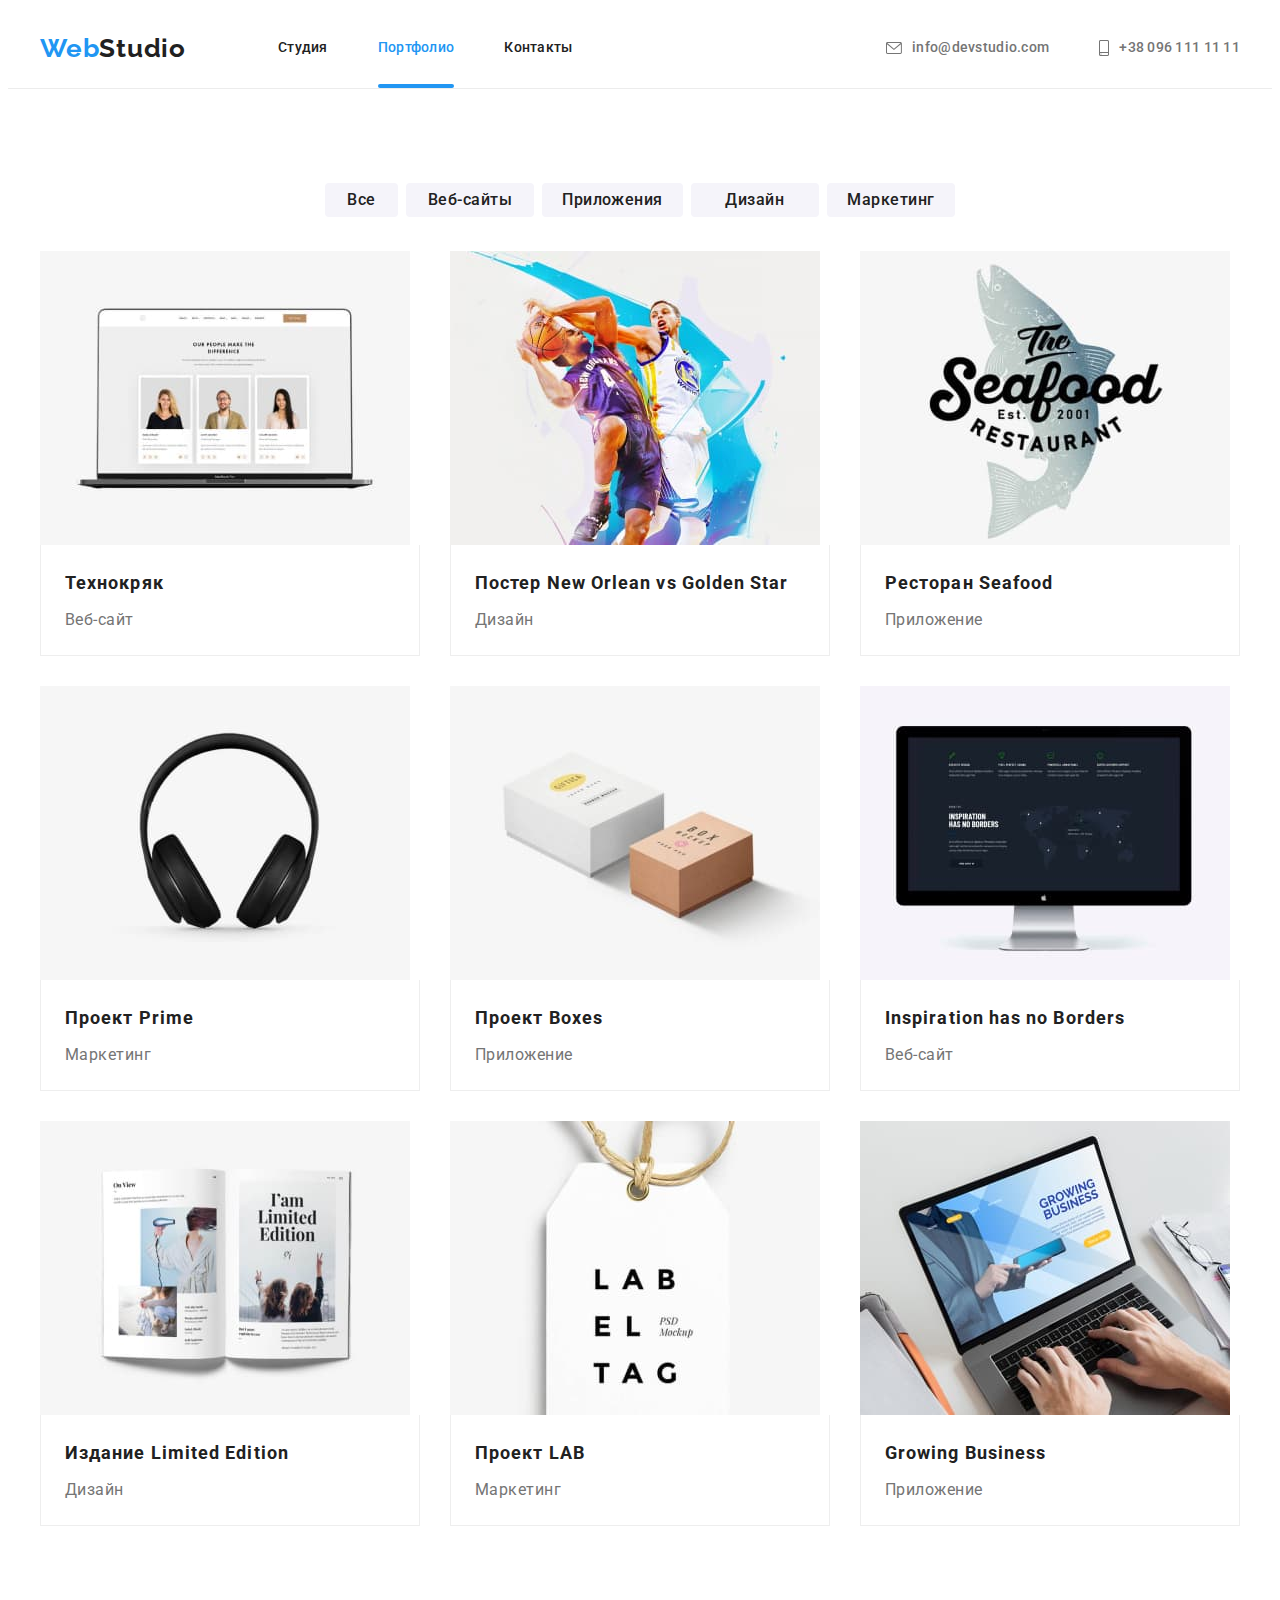
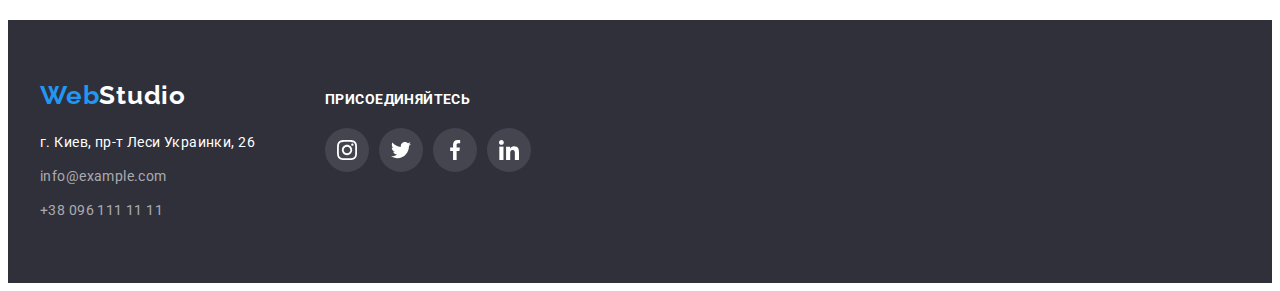
==== portfolio.html @ 1678ad5c "Add contact form fields, svg icons" ====
<!DOCTYPE html>
<html lang="ru">
  <head>
    <meta charset="UTF-8" />
    <meta http-equiv="X-UA-Compatible" content="IE=edge" />
    <meta name="viewport" content="width=device-width, initial-scale=1.0" />
    <title>Portfolio</title>
    <link
      rel="stylesheet"
      href="https://cdnjs.cloudflare.com/ajax/libs/modern-normalize/1.1.0/modern-normalize.min.css"
      integrity="sha512-wpPYUAdjBVSE4KJnH1VR1HeZfpl1ub8YT/NKx4PuQ5NmX2tKuGu6U/JRp5y+Y8XG2tV+wKQpNHVUX03MfMFn9Q=="
      crossorigin="anonymous"
      referrerpolicy="no-referrer"
    />
    <link rel="preconnect" href="https://fonts.googleapis.com" />
    <link rel="preconnect" href="https://fonts.gstatic.com" crossorigin />
    <link
      href="https://fonts.googleapis.com/css2?family=Raleway:wght@700&family=Roboto:wght@400;500;700;900&display=swap"
      rel="stylesheet"
    />
    <link rel="stylesheet" href="./css/styles.css" />
  </head>
  <body>
    <header class="header">
      <div class="container header-container">
        <a class="header-logo link" href="" lang="en"
          >Web<span class="header-logo-secondary">Studio</span></a
        >
        <nav class="navigation">
          <ul class="nav-list list">
            <li class="nav-list-item">
              <a class="nav-list-link header-text link" href="./index.html">Студия</a>
            </li>
            <li class="nav-list-item">
              <a class="nav-list-link header-text current link" href="./portfolio.html"
                >Портфолио</a
              >
            </li>
            <li class="nav-list-item">
              <a class="nav-list-link header-text link" href="">Контакты</a>
            </li>
          </ul>
        </nav>
        <ul class="contacts-list list">
          <li class="contacts-list-item">
            <a class="contacts-list-info header-text link" href="mailto:info@devstudio.com">
              <svg width="16" height="12">
                <use href="./images/sprite.svg#envelope"></use>
              </svg>
              info@devstudio.com
            </a>
          </li>
          <li class="contacts-list-item">
            <a class="contacts-list-info header-text link" href="tel:+380961111111">
              <svg width="10" height="16">
                <use href="./images/sprite.svg#smartphone"></use>
              </svg>
              +38 096 111 11 11</a
            >
          </li>
        </ul>
      </div>
    </header>

    <main>
      <!-- Samples of work-->
      <section class="portfolio section">
        <div class="container">
          <!-- нужно скрыть заголовок в css -->
          <h1 hidden>Portfolio</h1>

          <ul class="filter list">
            <li class="filter-item">
              <button class="filter-item-btn main-option" type="button">Все</button>
            </li>
            <li class="filter-item">
              <button class="filter-item-btn secondary-option" type="button">Веб-сайты</button>
            </li>
            <li class="filter-item">
              <button class="filter-item-btn secondary-option" type="button">Приложения</button>
            </li>
            <li class="filter-item">
              <button class="filter-item-btn secondary-option" type="button">Дизайн</button>
            </li>
            <li class="filter-item">
              <button class="filter-item-btn secondary-option" type="button">Маркетинг</button>
            </li>
          </ul>

          <ul class="samples-list list">
            <li class="samples-list-item">
              <a class="samples-list-link link" href="">
                <div class="samples-list-link-wrapper">
                  <img
                    class="samples-list-img"
                    src="./images/work-sample1.jpg"
                    alt="скрин вебсайта"
                    width="370"
                    height="294"
                  />
                  <p class="overlay">
                    Ресурс предлагает комплексные предложения с разным уровнем функционала и
                    сервисов. Все это позволит посетителю получить исчерпывающие сведения о компании
                    или частном лице.
                  </p>
                </div>
                <div class="portfolio-card-info">
                  <h2 class="samples-list-title">Технокряк</h2>
                  <p class="samples-list-description">Веб-сайт</p>
                </div>
              </a>
            </li>
            <li class="samples-list-item">
              <a class="samples-list-link link" href="">
                <div class="samples-list-link-wrapper">
                  <img
                    class="samples-list-img"
                    src="./images/work-sample2.jpg"
                    alt="пример постера"
                    width="370"
                    height="294"
                  />

                  <p class="overlay">
                    Ресурс предлагает комплексные предложения с разным уровнем функционала и
                    сервисов. Все это позволит посетителю получить исчерпывающие сведения о компании
                    или частном лице.
                  </p>
                </div>

                <div class="portfolio-card-info">
                  <h2 class="samples-list-title">Постер New Orlean vs Golden Star</h2>
                  <p class="samples-list-description">Дизайн</p>
                </div>
              </a>
            </li>
            <li class="samples-list-item">
              <a class="samples-list-link link" href="">
                <div class="samples-list-link-wrapper">
                  <img
                    class="samples-list-img"
                    src="./images/work-sample3.jpg"
                    alt="пример ресторанного приложения"
                    width="370"
                    height="294"
                  />

                  <p class="overlay">
                    Ресурс предлагает комплексные предложения с разным уровнем функционала и
                    сервисов. Все это позволит посетителю получить исчерпывающие сведения о компании
                    или частном лице.
                  </p>
                </div>

                <div class="portfolio-card-info">
                  <h2 class="samples-list-title">Ресторан Seafood</h2>
                  <p class="samples-list-description">Приложение</p>
                </div>
              </a>
            </li>
            <li class="samples-list-item">
              <a class="samples-list-link link" href="">
                <div class="samples-list-link-wrapper">
                  <img
                    class="samples-list-img"
                    src="./images/work-sample4.jpg"
                    alt="пример проекта"
                    width="370"
                    height="294"
                  />

                  <p class="overlay">
                    Ресурс предлагает комплексные предложения с разным уровнем функционала и
                    сервисов. Все это позволит посетителю получить исчерпывающие сведения о компании
                    или частном лице.
                  </p>
                </div>

                <div class="portfolio-card-info">
                  <h2 class="samples-list-title">Проект Prime</h2>
                  <p class="samples-list-description">Маркетинг</p>
                </div>
              </a>
            </li>
            <li class="samples-list-item">
              <a class="samples-list-link link" href="">
                <div class="samples-list-link-wrapper">
                  <img
                    class="samples-list-img"
                    src="./images/work-sample5.jpg"
                    alt="пример приложения"
                    width="370"
                    height="294"
                  />
                  <p class="overlay">
                    Ресурс предлагает комплексные предложения с разным уровнем функционала и
                    сервисов. Все это позволит посетителю получить исчерпывающие сведения о компании
                    или частном лице.
                  </p>
                </div>

                <div class="portfolio-card-info">
                  <h2 class="samples-list-title">Проект Boxes</h2>
                  <p class="samples-list-description">Приложение</p>
                </div>
              </a>
            </li>
            <li class="samples-list-item">
              <a class="samples-list-link link" href="">
                <div class="samples-list-link-wrapper">
                  <img
                    class="samples-list-img"
                    src="./images/work-sample6.jpg"
                    alt="пример вебсайта"
                    width="370"
                    height="294"
                  />

                  <p class="overlay">
                    Ресурс предлагает комплексные предложения с разным уровнем функционала и
                    сервисов. Все это позволит посетителю получить исчерпывающие сведения о компании
                    или частном лице.
                  </p>
                </div>

                <div class="portfolio-card-info">
                  <h2 class="samples-list-title">Inspiration has no Borders</h2>
                  <p class="samples-list-description">Веб-сайт</p>
                </div>
              </a>
            </li>
            <li class="samples-list-item">
              <a class="samples-list-link link" href="">
                <div class="samples-list-link-wrapper">
                  <img
                    class="samples-list-img"
                    src="./images/work-sample7.jpg"
                    alt="пример дизайна издания"
                    width="370"
                    height="294"
                  />

                  <p class="overlay">
                    Ресурс предлагает комплексные предложения с разным уровнем функционала и
                    сервисов. Все это позволит посетителю получить исчерпывающие сведения о компании
                    или частном лице.
                  </p>
                </div>

                <div class="portfolio-card-info">
                  <h2 class="samples-list-title">Издание Limited Edition</h2>
                  <p class="samples-list-description">Дизайн</p>
                </div>
              </a>
            </li>
            <li class="samples-list-item">
              <a class="samples-list-link link" href="">
                <div class="samples-list-link-wrapper">
                  <img
                    class="samples-list-img"
                    src="./images/work-sample8.jpg"
                    alt="пример шаблона"
                    width="370"
                    height="294"
                  />

                  <p class="overlay">
                    Ресурс предлагает комплексные предложения с разным уровнем функционала и
                    сервисов. Все это позволит посетителю получить исчерпывающие сведения о компании
                    или частном лице.
                  </p>
                </div>

                <div class="portfolio-card-info">
                  <h2 class="samples-list-title">Проект LAB</h2>
                  <p class="samples-list-description">Маркетинг</p>
                </div>
              </a>
            </li>
            <li class="samples-list-item">
              <a class="samples-list-link link" href="">
                <div class="samples-list-link-wrapper">
                  <img
                    class="samples-list-img"
                    src="./images/work-sample9.jpg"
                    alt=" пример приложения"
                    width="370"
                    height="294"
                  />

                  <p class="overlay">
                    Ресурс предлагает комплексные предложения с разным уровнем функционала и
                    сервисов. Все это позволит посетителю получить исчерпывающие сведения о компании
                    или частном лице.
                  </p>
                </div>

                <div class="portfolio-card-info">
                  <h2 class="samples-list-title">Growing Business</h2>
                  <p class="samples-list-description">Приложение</p>
                </div>
              </a>
            </li>
          </ul>
        </div>
      </section>
    </main>

    <footer class="footer">
      <div class="container footer-container">
        <div class="footer-address-info">
          <a class="footer-logo link" href="" lang="en"
            >Web<span class="footer-logo-secondary">Studio</span></a
          >
          <address>
            <ul class="address-list list">
              <li class="address-list-item">
                <a
                  class="address-list-text address-list-residence link"
                  href="https://goo.gl/maps/z7eLqG4QKiJEJie86"
                  target="_blank"
                  rel="noopener noreferrer"
                  >г. Киев, пр-т Леси Украинки, 26</a
                >
              </li>
              <li class="address-list-item">
                <a
                  class="address-list-text address-list-contacts link"
                  href="mailto:info@example.com"
                  >info@example.com</a
                >
              </li>
              <li class="address-list-item">
                <a class="address-list-text address-list-contacts link" href="tel:+380961111111"
                  >+38 096 111 11 11</a
                >
              </li>
            </ul>
          </address>
        </div>
        <div class="footer-social-info">
          <b class="footer-social-info-title">присоединяйтесь</b>
          <ul class="social-list list">
            <li class="social-list-item">
              <a class="social-list-link footer-social-list-link link" href="">
                <svg class="footer-social-list-icon" width="20" height="20">
                  <use href="./images/sprite.svg#instagram"></use>
                </svg>
              </a>
            </li>
            <li class="social-list-item">
              <a class="social-list-link footer-social-list-link link" href="">
                <svg class="footer-social-list-icon" width="20" height="20">
                  <use href="./images/sprite.svg#twitter"></use>
                </svg>
              </a>
            </li>
            <li class="social-list-item">
              <a class="social-list-link footer-social-list-link link" href="">
                <svg class="footer-social-list-icon" width="20" height="20">
                  <use href="./images/sprite.svg#facebook"></use>
                </svg>
              </a>
            </li>
            <li class="social-list-item">
              <a class="social-list-link footer-social-list-link link" href="">
                <svg class="footer-social-list-icon" width="20" height="20">
                  <use href="./images/sprite.svg#linkedin"></use>
                </svg>
              </a>
            </li>
          </ul>
        </div>
      </div>
    </footer>
  </body>
</html>
---- css/styles.css ----
:root {
  --primary-font-family: Roboto, sans-serif;
  --secondary-font-family: Raleway, sans-serif;
  --primary-text-color-theme-dark: #757575;
  --secondary-text-color-theme-dark: #212121;
  --primary-text-color-theme-light: #ffffff;
  --secondary-text-color-theme-light: rgba(255, 255, 255, 0.6);
  --primary-background-color-theme-dark: #2f303a;
  --secondary-background-color-theme-light: #f5f4fa;
  --logo-main-color: #2196f3;
  --header-border-color: #ececec;
  --header-logo-secondary-color: #212121;
  --bg-overlay-dark: rgba(47, 48, 58, 0.4);
  --btn-shadow-color: rgba(0, 0, 0, 0.15);
  --card-shadow-primary-color: rgba(0, 0, 0, 0.12);
  --card-shadow-secondary-color: rgba(0, 0, 0, 0.2);
  --portfolio-card-border-color: #eeeeee;
  --accent-color: #2196f3;
  --icon-color: #afb1b8;
  --footer-bg-icon-primary-color: rgba(255, 255, 255, 0.1);
  --overlay-color: rgba(33, 150, 243, 0.9);
  --card-set-gap: 30px;
  --transition-timing-function: cubic-bezier(0.4, 0, 0.2, 1);
  --jobs-list-item-description-background: rgba(47, 48, 58, 0.8);
}

/* 15 padding 1170 width  */
body {
  font-family: var(--primary-font-family);
}
h1,
h2,
h3,
h4,
h5,
h6,
p {
  margin-top: 0;
  margin-bottom: 0;
}
ul,
ol {
  margin-top: 0;
  margin-bottom: 0;
  padding-left: 0;
}
img {
  display: block;
  max-width: 100%;
  height: auto;
}
address {
  font-style: normal;
}
.list {
  list-style: none;
}
.link {
  text-decoration: none;
}
/* START COMPONENTS */
.container {
  width: 1200px;
  padding-left: 15px;
  padding-right: 15px;
  margin-left: auto;
  margin-right: auto;
}
.section {
  padding-top: 94px;
  padding-bottom: 94px;
}
.overtitle {
  margin-bottom: 50px;
  font-weight: 700;
  font-size: 36px;
  line-height: 1.17;
  text-align: center;
  letter-spacing: 0.03em;
  color: var(--secondary-text-color-theme-dark);
}

/* END COMPONENTS */

/* ========= START HEADER =========*/
.header {
  border-bottom: 1px solid var(--header-border-color);
}
.header-container {
  display: flex;
  align-items: center;
}

.nav-list {
  display: flex;
  text-align: center;
}

.contacts-list {
  display: flex;
  margin-left: auto;
}
.contacts-list-item:first-child {
  margin-right: 50px;
}

.header-logo {
  margin-right: 92px;
  font-family: Raleway;
  font-weight: 700;
  font-size: 26px;
  line-height: 1.19;
  letter-spacing: 0.03em;
  color: var(--logo-main-color);
}
.nav-list-link {
  display: block;
  padding-top: 32px;
  padding-bottom: 32px;

  color: var(--secondary-text-color-theme-dark);

  transition: color 250ms var(--transition-timing-function);
}
.nav-list-item:not(:last-child) {
  margin-right: 50px;
}
.header-logo-secondary {
  color: var(--secondary-text-color-theme-dark);
}
.header-text {
  font-weight: 500;
  font-size: 14px;
  line-height: 1.14;
  letter-spacing: 0.02em;
}

.nav-list-link:hover,
.nav-list-link:focus {
  color: var(--accent-color);
}
.nav-list-link.current {
  position: relative;
  color: var(--accent-color);
}
a.current::after {
  position: absolute;
  content: "";
  display: block;
  height: 4px;
  width: 100%;
  background: #2196F3;
  border-radius: 2px;

  transform: translateY(28px);
}
.contacts-list-info {
  display: flex;
  justify-content: center;
  align-items: center;

  padding-top: 32px;
  padding-bottom: 32px;

  color: var(--primary-text-color-theme-dark);
  transition: color 250ms var(--transition-timing-function);
  
}
.contacts-list-info > svg {
  margin-right: 10px;
  fill: var(--primary-text-color-theme-dark);

  transition: fill 250ms var(--transition-timing-function);
}
.contacts-list-info:hover,
.contacts-list-info:focus {
  color: var(--accent-color);
}
.contacts-list-info:hover > svg,
.contacts-list-info:focus > svg {
  fill: var(--accent-color);
}
/* ========= END HEADER =========*/
/* ========= START HERO =========*/
.hero {
  background-image: linear-gradient(var(--bg-overlay-dark), var(--bg-overlay-dark)),
    url(../images/hero-bg.jpg);
  background-size: cover;
  background-repeat: no-repeat;
  background-position: center;
  background-color: var(--primary-background-color-theme-dark);
  padding-top: 200px;
  padding-bottom: 200px;
  text-align: center;
}
.main-title {
  max-width: 696px;
  margin-left: auto;
  margin-right: auto;
  margin-bottom: 30px;

  font-weight: 900;
  font-size: 44px;
  line-height: 1.36;
  text-align: center;
  letter-spacing: 0.06em;
  text-transform: uppercase;
  color: var(--primary-text-color-theme-light);
}
.hero-btn {
  display: inline-block;
  min-width: 200px;
  padding: 6px 30px;
  border: none;
  cursor: pointer;

  font-family: inherit;
  font-weight: 700;
  font-size: 16px;
  line-height: 1.88;
  text-align: center;
  letter-spacing: 0.06em;
  border-radius: 4px;
  color: var(--primary-text-color-theme-light);
  box-shadow: 0px 4px 4px var(--btn-shadow-color);
  background-color: var(--accent-color);

  transition: background-color 250ms var(--transition-timing-function);
}
.hero-btn:hover,
.hero-btn:focus {
  background-color: #188ce8;
}
/* END HERO */
/* START FEATURES */
.visually-hidden {
  position: absolute;
  width: 1px;
  height: 1px;
  margin: -1px;
  padding: 0;
  overflow: hidden;
  border: 0;
  clip: rect(0 0 0 0);
}

.features-list {
  display: flex;
  flex-wrap: wrap;
  margin-left: calc(-1 * var(--card-set-gap));
}

.features-list-icon {
  width: 270px;
  height: 120px;

  padding-top: 25px;
  padding-bottom: 25px;
  margin-bottom: var(--card-set-gap);
  text-align: center;

  background-color: var(--secondary-background-color-theme-light);
  border-radius: 4px;
}

.features-list-item {
  flex-basis: calc(100% / 4 - 30px);
  margin-left: var(--card-set-gap);
}

.features-list-title {
  margin-bottom: 10px;
  font-weight: 700;
  font-size: 14px;
  line-height: 1.14;
  letter-spacing: 0.03em;
  text-transform: uppercase;
  color: var(--secondary-text-color-theme-dark);
}

.features-list-description {
  font-weight: 400;
  font-size: 14px;
  line-height: 1.71;
  letter-spacing: 0.03em;
  color: var(--primary-text-color-theme-dark);
}

/*END FEATURES */

/* START RESPONSIBILITIES */
.responsibilities {
  padding-bottom: 94px;
}
.jobs-list {
  display: flex;
}
.jobs-list-item {
  flex-basis: calc(100% / 3);
}

.jobs-list-item:not(:nth-child(3n + 1)) {
  margin-left: var(--card-set-gap);
}

  .jobs-list-item-wrapper {
    position: relative;
  }
  .jobs-list-item-description {
    position: absolute;
    bottom:0;
    width: 100%;

    padding: 27px 82px;

    font-weight: 700;
    font-size: 14px;
    line-height: 1.14;
    text-align: center;
    letter-spacing: 0.03em;
    text-transform: uppercase;
    color: var(--primary-text-color-theme-light);
    background: var(--jobs-list-item-description-background);
  
  }
/* END RESPONSIBILITIES */

/* START OUT TEAM */
.team {
  background-color: var(--secondary-background-color-theme-light);
}
.team-list {
  display: flex;
  flex-wrap: wrap;
  margin-left: calc(-1 * var(--card-set-gap));
}
.team-list-item {
  flex-basis: calc(100% / 4 - var(--card-set-gap));
  margin-left: var(--card-set-gap);
  background: #ffffff;
  box-shadow: 0px 1px 3px var(--card-shadow-primary-color), 0px 1px 1px rgba(0, 0, 0, 0.14),
    0px 2px 1px var(--card-shadow-secondary-color);
  border-radius: 0px 0px 4px 4px;
}

.team-text-content {
  padding: 30px 32px;
}

.team-list-title {
  margin-bottom: 10px;
  font-weight: 500;
  font-size: 16px;
  line-height: 1.19;
  text-align: center;
  letter-spacing: 0.03em;
  color: var(--secondary-text-color-theme-dark);
}
.team-list-description {
  margin-bottom: 16px;
  font-weight: 400;
  font-size: 16px;
  line-height: 1.19;
  text-align: center;
  letter-spacing: 0.03em;
  color: var(--primary-text-color-theme-dark);
}
.social-list {
  display: flex;
  justify-content: space-between;
}
.social-list-link {
  display: flex;
  justify-content: center;
  align-items: center;
  width: 44px;
  height: 44px;
  border-radius: 50%;

  transition: background-color 250ms var(--transition-timing-function) ;
}

.social-list-icon {
  fill: var(--icon-color);
  
  transition: fill 250ms var(--transition-timing-function);
}
.social-list-link:hover,
.social-list-link:focus {
  background-color: var(--accent-color);
}

.social-list-link:hover .social-list-icon,
.social-list-link:focus .social-list-icon {
  fill: var(--primary-text-color-theme-light);
}

/* ========= END OUR TEAM =========*/

/* ========= START CLIENTS =========*/
.client {
  padding-top: 94px;
  padding-bottom: 94px;
}
.clients-list {
  display: flex;
  justify-content: space-between;
}
.clients-list-item {
  width: 170px;
  height: 92px;

  border: 1px solid var(--icon-color);
  border-radius: 4px;

  transition: border-color 250ms var(--transition-timing-function);
}
.clients-list-logo {
  fill: var(--icon-color);
}
.clients-list-link {
  display: flex;
  justify-content: center;
  align-items: center;
  width: 100%;
  height: 100%;
}
.clients-list-logo {
  display: block;

  transition: fill 250ms var(--transition-timing-function), border-color 250ms var(--transition-timing-function);
}
.clients-list-item:hover,
.clients-list-item:focus {
  border-color: var(--accent-color);
}

.clients-list-link:hover .clients-list-logo,
.clients-list-link:focus .clients-list-logo {
  fill: var(--accent-color);
}

/* ========= END CLIENTS =========*/

/* ========= START FOOTER =========*/
.footer {
  background-color: var(--primary-background-color-theme-dark);
  padding-top: 60px;
  padding-bottom: 60px;
}
.footer-logo {
  display: inline-block;
  margin-bottom: 20px;

  font-family: var(--secondary-font-family);
  font-weight: 700;
  font-size: 26px;
  line-height: 1.19;
  letter-spacing: 0.03em;
  color: var(--logo-main-color);
}
.address-list-item:not(:last-child) {
  margin-bottom: 10px;
}

.footer-logo-secondary {
  color: var(--primary-text-color-theme-light);
}
.address-list-text {
  font-weight: 400;
  font-size: 14px;
  line-height: 1.71;
  letter-spacing: 0.03em;
}
.address-list-residence {
  color: var(--primary-text-color-theme-light);
}
.address-list-contacts {
  color: var(--secondary-text-color-theme-light);
}
.footer-container {
  display: flex;
  align-items: baseline;
}
.footer-address-info {
  margin-right: 70px;
}

.footer-social-info-title {
  display: block;
  margin-bottom: 20px;
  font-weight: 700;
  font-size: 14px;
  line-height: 1.14;
  letter-spacing: 0.03em;
  text-transform: uppercase;
  color: var(--primary-text-color-theme-light);
}

.footer-social-list-icon {
  fill: var(--primary-text-color-theme-light);
}
.footer-social-list-link {
  background-color: var(--footer-bg-icon-primary-color);
}
footer .social-list-item:not(:last-child) {
  margin-right: 10px;
}

/* ========= END FOOTER =========*/

/* ========= START PORTFOLIO FILTER =========*/
.filter {
  display: flex;
  justify-content: center;
  align-items: center;

  margin-bottom: 34px;
}
.filter-item:not(:last-child) {
  margin-right: 8px;
}
.main-option {
  min-width: 73px;
}
.secondary-option {
  min-width: 128px;
}

.filter-item-btn {
  padding: 4px 20px;

  font-family: inherit;
  font-weight: 500;
  font-size: 16px;
  line-height: 1.63;
  text-align: center;
  letter-spacing: 0.03em;
  color: var(--secondary-text-color-theme-dark);
  background-color: var(--secondary-background-color-theme-light);

  border: none;
  border-radius: 4px;

  transition: color 250ms var(--transition-timing-function), background-color 250ms var(--transition-timing-function), box-shadow 250ms var(--transition-timing-function);
}
.filter-item-btn:hover,
.filter-item-btn:focus {
  color: var(--primary-text-color-theme-light);
  background-color: var(--accent-color);
  box-shadow: 0px 3px 1px rgba(0, 0, 0, 0.1), 0px 1px 2px rgba(0, 0, 0, 0.08),
    0px 2px 2px rgba(0, 0, 0, 0.12);
  cursor: pointer;
}
/* END PORTFOLIO FILTER */

/* START PORTFOLIO SAMPLES */
.samples-list {
  display: flex;
  flex-wrap: wrap;
  margin-left: calc(-1 * var(--card-set-gap));
  margin-bottom: calc(-1 * var(--card-set-gap));
}

.samples-list-item {
  flex-basis: calc(100% / 3 - var(--card-set-gap));
  margin-left: var(--card-set-gap);
  margin-bottom: var(--card-set-gap);
}

.portfolio-card-info {
  padding: 20px 24px;

  border: 1px solid var(--portfolio-card-border-color);
  border-top: none;
}
.samples-list-link {
  transition: box-shadow 250ms var(--transition-timing-function);
}


.samples-list-link:hover,
.samples-list-link:focus {
  display: block;
  box-shadow: 0px 1px 1px rgba(0, 0, 0, 0.12), 0px 4px 4px rgba(0, 0, 0, 0.06),
    1px 4px 6px rgba(0, 0, 0, 0.16);
}

.portfolio-card-info .samples-list-title {
  margin-bottom: 4px;

  font-weight: 700;
  font-size: 18px;
  line-height: 2;
  letter-spacing: 0.06em;
  color: var(--secondary-text-color-theme-dark);
}

.samples-list-description {
  font-weight: 400;
  font-size: 16px;
  line-height: 1.88;
  letter-spacing: 0.03em;
  color: var(--primary-text-color-theme-dark);
}
.samples-list-link-wrapper {
  position: relative;
  overflow: hidden;
}

.overlay {
  position: absolute;
  
  top: 0;
  left: 0;
  width: 100%;
  height: 100%;
  padding: 62px 24px;
  font-weight: 400;
  font-size: 18px;
  line-height: 1.56;
  letter-spacing: 0.03em;
  color: var(--primary-text-color-theme-light);
  background-color: var(--overlay-color);
  overflow: auto;
  transform: translateY(100%);
  transition: transform 250ms var(--transition-timing-function);
  
}
.samples-list-link:hover .overlay,
.samples-list-link:focus .overlay{
  transform: translateY(0%);
}

/* ========= END PORTFOLIO SAMPLES =========*/

/* START BACKDROP & MODAL  */
.backdrop {
  position: fixed;
  top: 0;
  left: 0;
  width: 100vw;
  height: 100vh;
  background: rgba(0, 0, 0, 0.2);
  transition: opacity 250ms var(--transition-timing-function), visibility 250ms var(--transition-timing-function);
}

.modal {
  position: absolute;
  top: 50%;
  left:50%;
  transform: translate(-50%, -50%);
  padding: 40px;
  width: 528px;
  height: 581px;
  background-color: #FFFFFF;
  box-shadow: 0px 1px 3px rgba(0, 0, 0, 0.12),
  0px 1px 1px rgba(0, 0, 0, 0.14),
  0px 2px 1px rgba(0, 0, 0, 0.2);
  border-radius: 4px;
}
.modal-button {
  
  position: absolute;
  top: 8px;
  right: 8px;
  display: flex;
  justify-content: center;
  align-items: center;
  width: 30px;
  height: 30px;
  border-radius: 50%;
  border: 1px solid rgba(0, 0, 0, 0.1);
  background: #FFFFFF;
  padding: 0;
  cursor: pointer;
}

.backdrop.is-hidden {
  opacity: 0;
  visibility: hidden;
  pointer-events: none;
  
}

.contact-form-message {
  display: block;
  margin-bottom: 12px;
  text-align: center;

  font-weight: 700;
  font-size: 20px;
  line-height: 1.15;
  letter-spacing: 0.03em;
  color: var(--secondary-text-color-theme-dark);
}
.contact-form-field {
  display: block;
  margin-bottom: 10px;
  
}
.contact-form-input {
  /* margin-top: 4px; */
  width: 100%;
  height: 40px;
  border: 1px solid rgba(33, 33, 33, 0.2);
  border-radius: 4px;
}
.contact-form-field-title {
  margin-bottom: 4px;
  font-weight: 400;
  font-size: 12px;
  line-height: 1.17;
  letter-spacing: 0.01em;
  color: var(--primary-text-color-theme-dark);

}
/* END BACKDROP & MODAL */
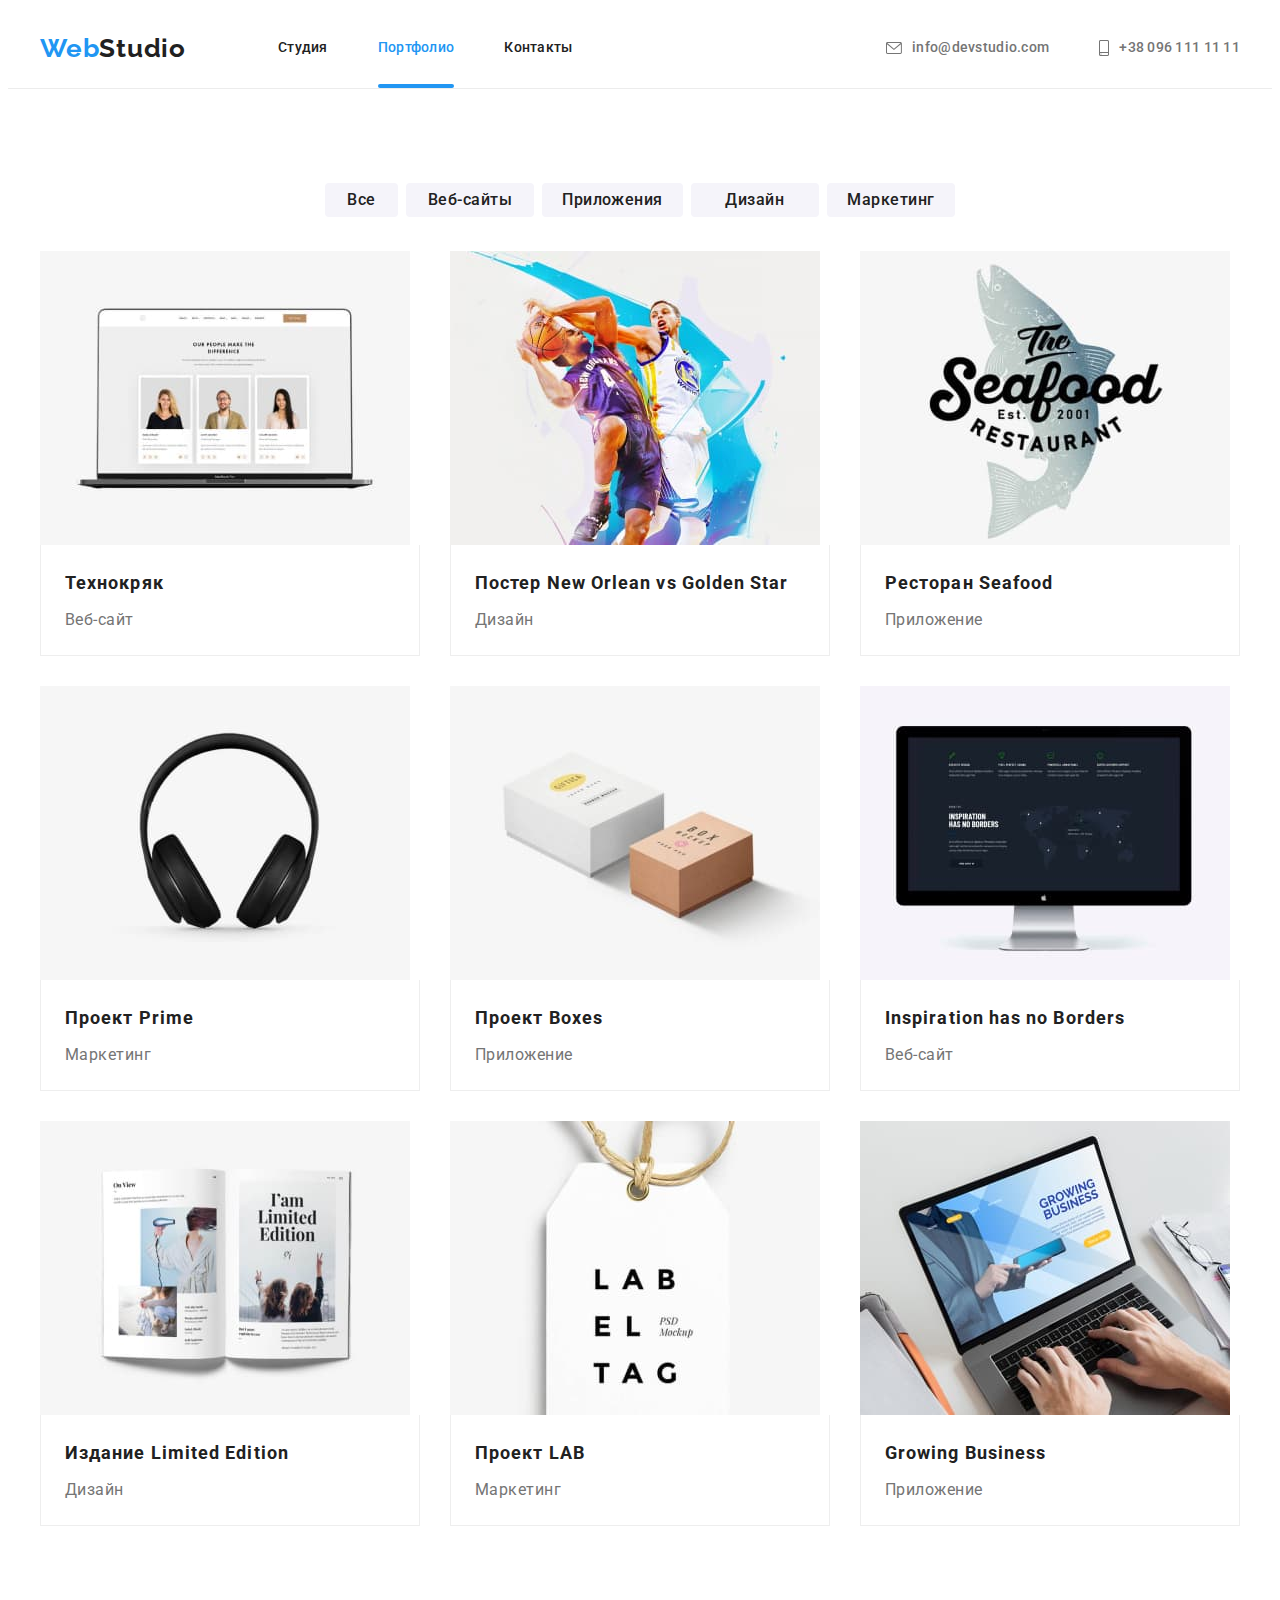
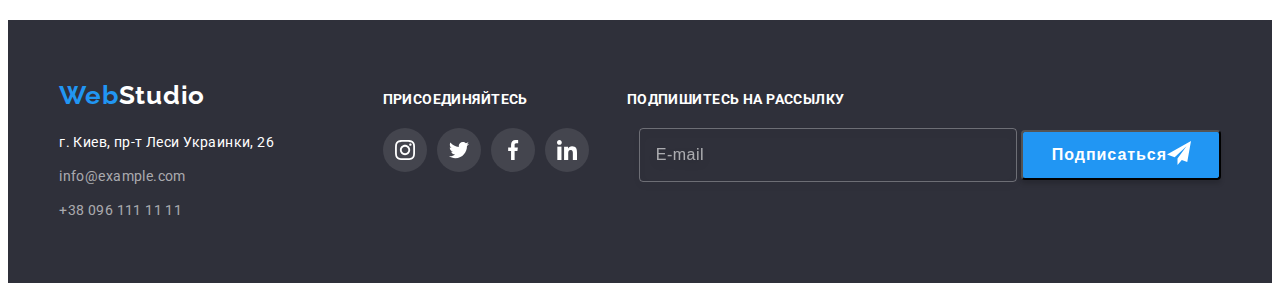
==== commit 96c0badf: "Add  subscrive form to footer" ====
--- a/portfolio.html
+++ b/portfolio.html
@@ -371,6 +371,16 @@
             </li>
           </ul>
         </div>
+        <form>
+          <b class="footer-social-info-title">Подпишитесь на рассылку</b>
+          <input
+            class="footer-subscription-input"
+            type="email"
+            name="subscription-email"
+            placeholder="E-mail"
+          />
+          <button class="footer-subscription-button" type="submit">Подписаться</button>
+        </form>
       </div>
     </footer>
   </body>
--- a/css/styles.css
+++ b/css/styles.css
@@ -481,6 +481,7 @@
 .footer-container {
   display: flex;
   align-items: baseline;
+  justify-content: space-around;
 }
 .footer-address-info {
   margin-right: 70px;
@@ -505,6 +506,41 @@
 }
 footer .social-list-item:not(:last-child) {
   margin-right: 10px;
+}
+.footer-subscription-input{
+  padding-left: 16px;
+  margin-left: 12px;
+  width: 358px;
+  height: 50px;
+  background: transparent;
+  border: 1px solid rgba(255, 255, 255, 0.3);
+  filter: drop-shadow(0px 4px 4px rgba(0, 0, 0, 0.15));
+  border-radius: 4px;
+  color: var(--primary-text-color-theme-light);
+}
+.footer-subscription-input::placeholder {
+  padding-top:16px;
+  font-weight: 400;
+  font-size: 16px;
+  line-height: 1.25;
+  letter-spacing: 0.03em;
+  color: rgba(255, 255, 255, 0.6);
+}
+.footer-subscription-button {
+  width: 200px;
+  height: 50px;
+  text-align: left;
+  padding-left: 29px;
+  background: #2196F3 url(/images/icon-send.svg) no-repeat right 28px bottom 13px;
+  box-shadow: 0px 4px 4px rgba(0, 0, 0, 0.15);
+  border-radius: 4px;
+  
+  font-weight: 700;
+  font-size: 16px;
+  line-height: 1.88;
+  letter-spacing: 0.06em;
+  color: #FFFFFF;
+  cursor: pointer;
 }
 
 /* ========= END FOOTER =========*/
@@ -675,6 +711,19 @@
   padding: 0;
   cursor: pointer;
 }
+.modal-close-icon {
+transition: fill 250ms var(--transition-timing-function);
+}
+.modal-button:hover,
+.modal-button:focus {
+  outline: none;
+}
+
+.modal-button:hover > .modal-close-icon,
+.modal-button:focus>.modal-close-icon
+ {
+  fill: var(--accent-color);
+}
 
 .backdrop.is-hidden {
   opacity: 0;
@@ -700,19 +749,130 @@
   
 }
 .contact-form-input {
-  /* margin-top: 4px; */
+  padding-left: 42px;
   width: 100%;
   height: 40px;
   border: 1px solid rgba(33, 33, 33, 0.2);
   border-radius: 4px;
+  outline: none;
+  transition: border-color 250ms var(--transition-timing-function) ;
+}
+.contact-form-input:focus {
+  border-color: var(--accent-color);
+}
+.contact-form-input-logo {
+  transition: fill 250ms var(--transition-timing-function);
+}
+.contact-form-input:focus + .contact-form-input-logo {
+  fill: #188ce8;
 }
 .contact-form-field-title {
-  margin-bottom: 4px;
+ 
   font-weight: 400;
   font-size: 12px;
   line-height: 1.17;
   letter-spacing: 0.01em;
   color: var(--primary-text-color-theme-dark);
-
-}
-/* END BACKDROP & MODAL */
+}
+.contact-form-input-wrapper{
+  position: relative;
+   margin-top: 4px;
+  display: block;
+
+}
+.contact-form-input-logo {
+  position: absolute;
+  top:0;
+  left:14px;
+  transform: translateY(50%);
+}
+.contact-form-comment {
+  width: 100%;
+  height: 120px;
+  margin-top: 4px;
+  margin-bottom: 20px;
+  padding: 16px 12px;
+  resize: none;
+  outline: none;
+  border: 1px solid rgba(33, 33, 33, 0.2);
+  box-sizing: border-box;
+  border-radius: 4px;
+  transition: border-color 250ms var(--transition-timing-function) ;
+}
+.contact-form-comment:focus {
+border-color: var(--accent-color);
+}
+.contact-form-comment::placeholder {
+  font-weight: 400;
+  font-size: 14px;
+  line-height: 1.14;
+  letter-spacing: 0.01em;
+  
+  color: rgba(117, 117, 117, 0.5);
+}
+
+.contact-form-checkbox-wrapper {
+  margin-bottom: 30px;
+  padding-left: 12px; 
+}
+
+.contact-form-checkbox-label {
+  position: relative;
+  display: flex;
+  align-items: center;
+  padding-left: 24px;
+}
+.contact-form-checkbox-label {
+  font-weight: 400;
+  font-size: 14px;
+  line-height: 1.71;
+  letter-spacing: 0.03em;
+  color: var(--primary-text-color-theme-dark);
+}
+
+.contact-form-checkbox-link {
+  color: #2196F3;
+}
+
+.contact-form-submit-button {
+  display: block;
+  margin: 0 auto;
+  padding: 10px 56px;
+  background: #188CE8;
+  box-shadow: 0px 4px 4px var(--btn-shadow-color);
+  border-radius: 4px;
+  border: none;
+  font-weight: 700;
+  font-size: 16px;
+  line-height: 1.88;
+  text-align: center;
+  letter-spacing: 0.06em;
+  color: var(--primary-text-color-theme-light);
+  cursor: pointer;
+  outline: none;
+}
+.contact-form-checkbox-icon {
+  position: absolute;
+  width: 16px;
+  height: 15px;
+  top: 50%;
+  left: 0;
+  transform: translateY(-50%);
+}
+.contact-form-checkbox:checked + .contact-form-checkbox-icon-checked{
+ opacity: 1;
+}
+.contact-form-checkbox:checked ~.contact-form-checkbox-icon-unchecked {
+  opacity: 0;
+}
+.contact-form-checkbox-icon-checked {
+  opacity: 0;
+}
+.icon-unchecked {
+  transition: fill 250ms var(--transition-timing-function);
+}
+ .contact-form-checkbox:focus ~ .contact-form-checkbox-icon-unchecked .icon-unchecked {
+  fill: var(--accent-color);
+ }
+
+/* END BACKDROP & MODAL*/